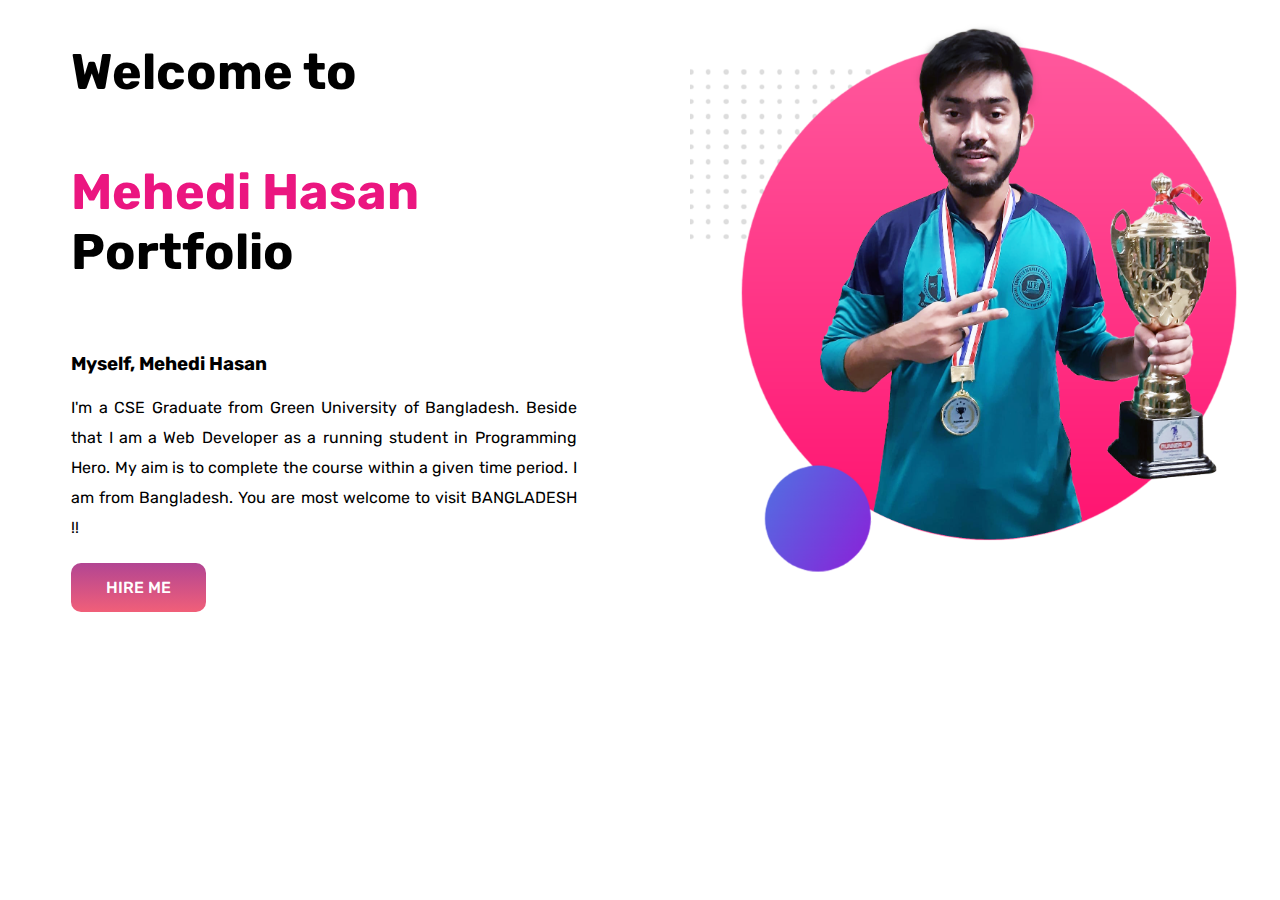
==== index.html @ abf67779 "first commit" ====
<!DOCTYPE html>
<html lang="en">
<head>
    <meta charset="UTF-8">
    <meta http-equiv="X-UA-Compatible" content="IE=edge">
    <meta name="viewport" content="width=device-width, initial-scale=1.0">
    <link rel="stylesheet" href="style.css">
    <link rel="preconnect" href="https://fonts.googleapis.com">
    <link rel="preconnect" href="https://fonts.gstatic.com" crossorigin>
    <link href="https://fonts.googleapis.com/css2?family=Rubik&display=swap" rel="stylesheet">
    <title>My Portfolio</title>
</head>
<body>

    <section id="intro">
        <div class="info-left">
            <h1>Welcome to <br><br><span>Mehedi Hasan</span> Portfolio</h1><br>
            <h3>Myself, Mehedi Hasan</h3>
            <p>I'm a CSE Graduate from Green University of Bangladesh. Beside that I am a Web Developer as a running student in Programming Hero. My aim is to complete the course within a given time period. I am from Bangladesh. You are most welcome to visit BANGLADESH !!</p><br>
            <a id="hireme-button" target="_blank" href="https://www.linkedin.com/public-profile/settings?trk=d_flagship3_profile_self_view_public_profile">HIRE ME</a>
        </div>

        <div class="info-right">
            <img src="images/trophy.png" alt="Trophy Holding">
            
        </div>
    </section>
    
</body>
</html>
---- style.css ----
body{
    font-family: 'Rubik', sans-serif;
}

#intro{
    display: flex;
    
}

.info-left h1{
    font-size: 50px;
}

.info-left{
    width: 40%;
    padding-left: 5%;
    
}
.info-left p{
    text-align: justify;
    line-height: 30px;
    
}

.info-right img{
    width:120%;
    padding-left: 100px;
   
}
.info-right{
    width: 40%;

}
span{
    color: rgb(235, 22, 128);
}

#hireme-button{
    text-decoration: none;
    background-image: linear-gradient(#B24592,#F15F79);
    padding: 15px 35px;
    color: white;
    font-weight: 500;
    border-radius: 10px;
    

}
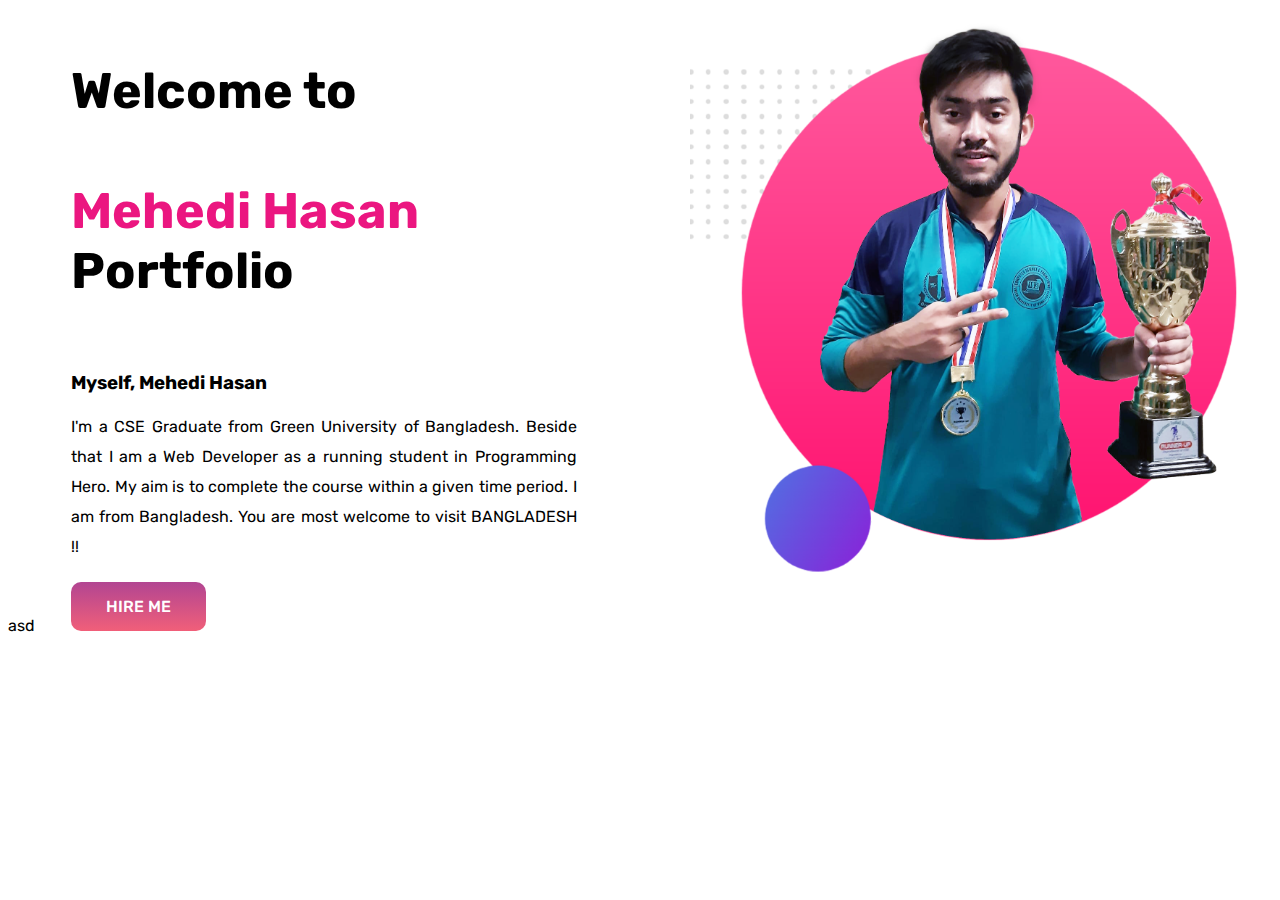
==== commit c6e96f20: "first commit" ====
--- a/index.html
+++ b/index.html
@@ -14,6 +14,7 @@
 
     <section id="intro">
         <div class="info-left">
+            <img src="images/" alt="">
             <h1>Welcome to <br><br><span>Mehedi Hasan</span> Portfolio</h1><br>
             <h3>Myself, Mehedi Hasan</h3>
             <p>I'm a CSE Graduate from Green University of Bangladesh. Beside that I am a Web Developer as a running student in Programming Hero. My aim is to complete the course within a given time period. I am from Bangladesh. You are most welcome to visit BANGLADESH !!</p><br>
@@ -24,7 +25,7 @@
             <img src="images/trophy.png" alt="Trophy Holding">
             
         </div>
-    </section>
+    </section> asd
     
 </body>
 </html>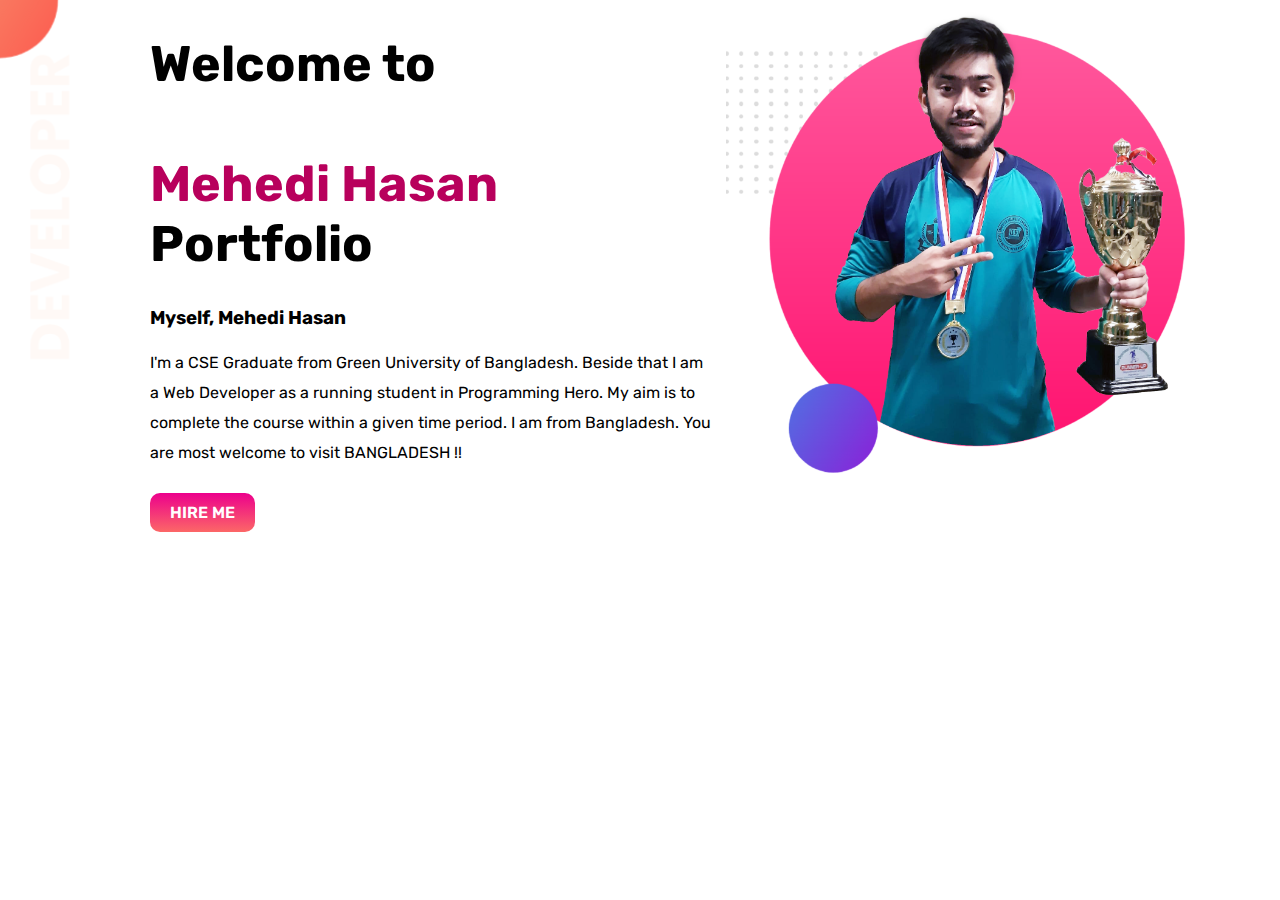
==== commit 8545fe06: "update values" ====
--- a/index.html
+++ b/index.html
@@ -11,21 +11,24 @@
     <title>My Portfolio</title>
 </head>
 <body>
+    <section class="intro">
 
-    <section id="intro">
         <div class="info-left">
-            <img src="images/" alt="">
-            <h1>Welcome to <br><br><span>Mehedi Hasan</span> Portfolio</h1><br>
+            <h1>Welcome to <br><br><span>Mehedi Hasan</span> Portfolio</h1>
+
             <h3>Myself, Mehedi Hasan</h3>
+
             <p>I'm a CSE Graduate from Green University of Bangladesh. Beside that I am a Web Developer as a running student in Programming Hero. My aim is to complete the course within a given time period. I am from Bangladesh. You are most welcome to visit BANGLADESH !!</p><br>
+
             <a id="hireme-button" target="_blank" href="https://www.linkedin.com/public-profile/settings?trk=d_flagship3_profile_self_view_public_profile">HIRE ME</a>
         </div>
 
         <div class="info-right">
+
             <img src="images/trophy.png" alt="Trophy Holding">
             
         </div>
-    </section> asd
-    
+
+    </section>
 </body>
 </html>--- a/style.css
+++ b/style.css
@@ -1,47 +1,49 @@
 body{
     font-family: 'Rubik', sans-serif;
+    margin: 0;
+    padding: 0;
 }
 
-#intro{
+.intro{
     display: flex;
-    
 }
 
+
+/*--------------Left Portion-------------*/
+.info-left{
+    width: 50%;
+    padding-left: 150px;
+    background-image: url(images/top-banner.png);
+    background-repeat: no-repeat;
+}
 .info-left h1{
     font-size: 50px;
 }
+span{
+    color: rgb(184, 0, 92);
+}
 
-.info-left{
-    width: 40%;
-    padding-left: 5%;
-    
+.info-left p{
+    line-height: 30px;
 }
-.info-left p{
-    text-align: justify;
-    line-height: 30px;
-    
+
+.info-left a{
+    text-decoration: none;
+    background-image: linear-gradient(#ec008c,#fc6767);
+    font-weight: 600;
+    padding: 10px 20px;
+    border-radius: 10px;
+    color: white;
+
+}
+
+
+/*--------------Right Portion-------------*/
+.info-right{
+    width: 50%;
+   
 }
 
 .info-right img{
-    width:120%;
-    padding-left: 100px;
-   
+    width: 90%;
 }
-.info-right{
-    width: 40%;
-
-}
-span{
-    color: rgb(235, 22, 128);
-}
-
-#hireme-button{
-    text-decoration: none;
-    background-image: linear-gradient(#B24592,#F15F79);
-    padding: 15px 35px;
-    color: white;
-    font-weight: 500;
-    border-radius: 10px;
-    
-
-}
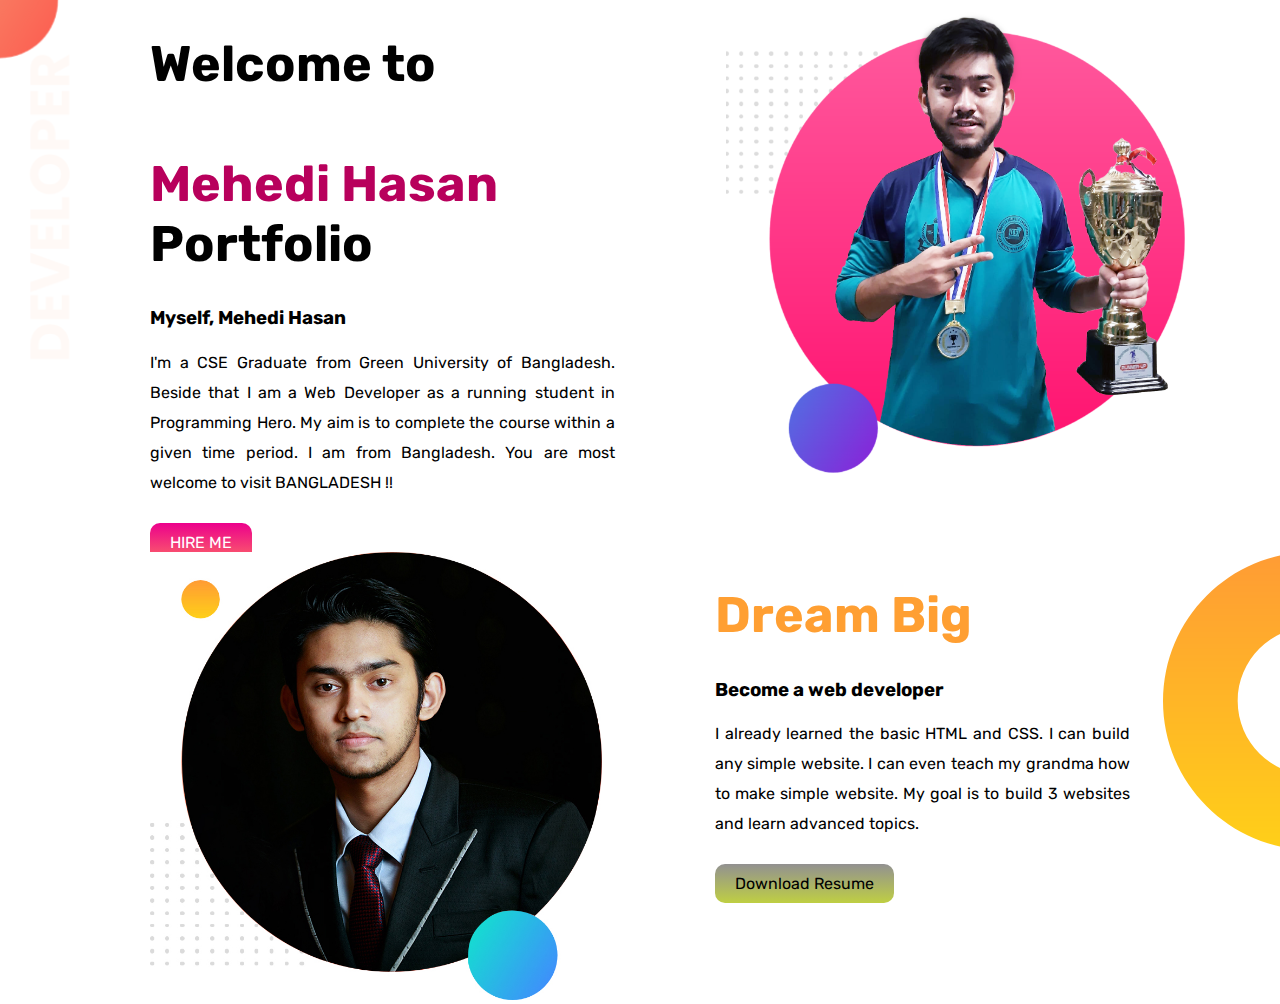
==== commit f694d229: "2nd part done" ====
--- a/index.html
+++ b/index.html
@@ -30,5 +30,18 @@
         </div>
 
     </section>
+
+    <section class="intro2">
+        <div class="info2-left">
+            <img src="images/my-bg.jpg" alt="">
+        </div>
+        <div class="info2-right">
+            <h1><span>Dream Big</span></h1>
+            <h3>Become a web developer</h3>
+            <p>I already learned the basic HTML and CSS. I can build any simple website. I can even teach my grandma how to make simple website. My goal is to build 3 websites and learn advanced topics.</p><br>
+            <a id="resume-button" target="_blank" href="resume.html">Download Resume</a>
+            
+        </div>
+    </section>
 </body>
 </html>--- a/style.css
+++ b/style.css
@@ -5,6 +5,9 @@
 }
 
 .intro{
+    display: flex;
+}
+.intro2{
     display: flex;
 }
 
@@ -25,18 +28,27 @@
 
 .info-left p{
     line-height: 30px;
+    text-align: justify;
+    padding-right: 100px;
 }
 
 .info-left a{
     text-decoration: none;
     background-image: linear-gradient(#ec008c,#fc6767);
-    font-weight: 600;
+    font-weight: 500px;
     padding: 10px 20px;
     border-radius: 10px;
     color: white;
 
 }
+.info2-left{
+    width: 50%;
+    padding-left: 150px;
+}
 
+.info2-left img{
+    width: 80%;
+}
 
 /*--------------Right Portion-------------*/
 .info-right{
@@ -47,3 +59,35 @@
 .info-right img{
     width: 90%;
 }
+
+.info2-right{
+    width: 50%;
+}
+
+.info2-right h1{
+    font-size: 50px;
+}
+
+.info2-right p{
+    line-height: 30px;
+    padding-right: 150px;
+    text-align: justify;
+}
+.info2-right span{
+    color: rgb(255, 159, 50);
+}
+
+.info2-right a{
+    text-decoration: none;
+    background-image: linear-gradient(#929191,#bfcf43);
+    font-weight: 500px;
+    padding: 10px 20px;
+    border-radius: 10px;
+    color: black;}
+
+    .info2-right{
+        background-image: url(images/dream-bg.png);
+        background-repeat: no-repeat;
+        background-position: right top;
+
+    }
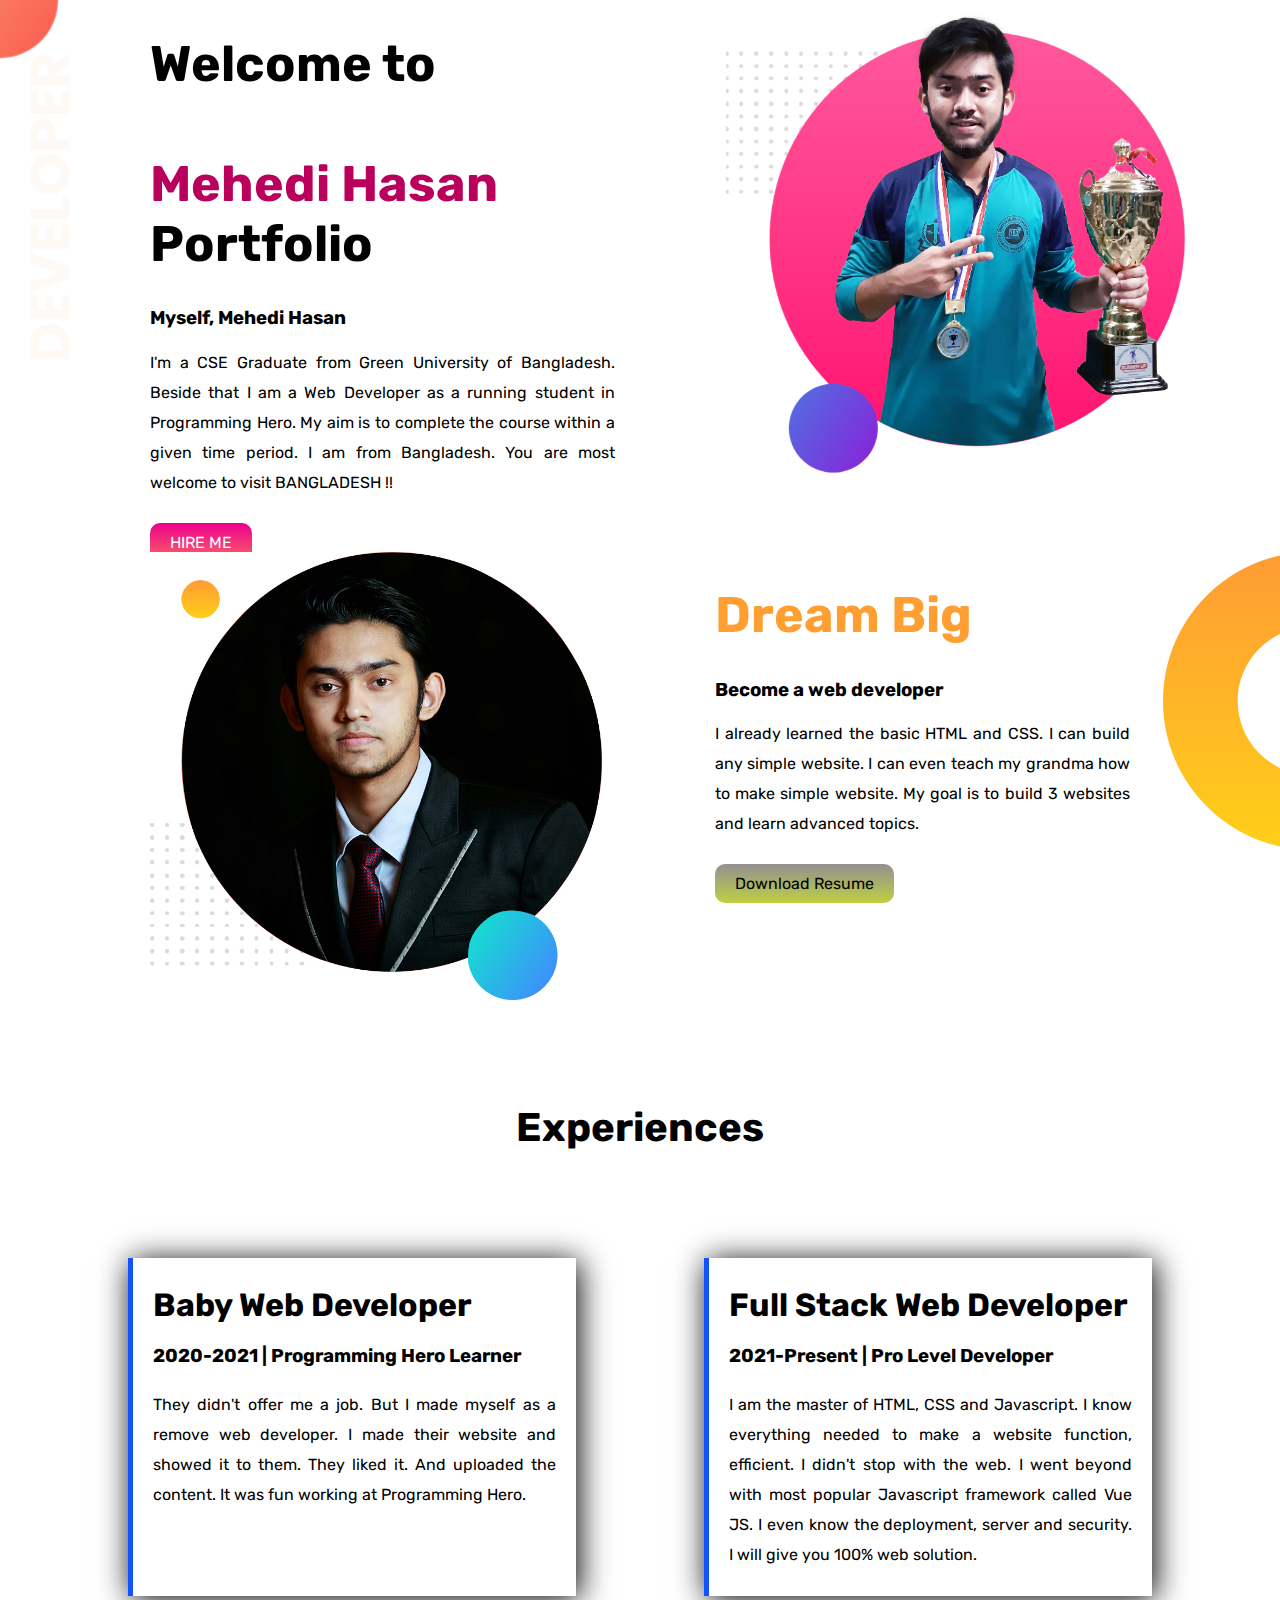
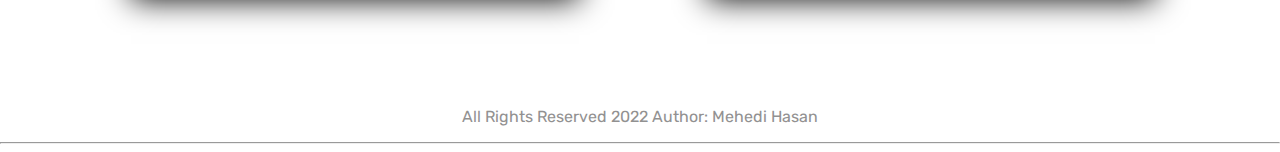
==== commit 87515432: "All done" ====
--- a/index.html
+++ b/index.html
@@ -40,8 +40,27 @@
             <h3>Become a web developer</h3>
             <p>I already learned the basic HTML and CSS. I can build any simple website. I can even teach my grandma how to make simple website. My goal is to build 3 websites and learn advanced topics.</p><br>
             <a id="resume-button" target="_blank" href="resume.html">Download Resume</a>
-            
+        </div>
+    </section>
+
+    <h1 id="exp1">Experiences</h1>
+    <section id="final-section">
+       
+        <div id="developer1">
+            <h1>Baby Web Developer</h1>
+            <h3>2020-2021 | Programming Hero Learner</h3>
+            <p>They didn't offer me a job. But I made myself as a remove web developer. I made their website and showed it to them. They liked it. And uploaded the content. It was fun working at Programming Hero.</p>
+        </div>
+        <div id="developer2">
+            <h1>Full Stack Web Developer</h1>
+            <h3>2021-Present | Pro Level Developer</h3>
+            <p>I am the master of HTML, CSS and Javascript. I know everything needed to make a website function, efficient. I didn't stop with the web. I went beyond with most popular Javascript framework called Vue JS. I even know the deployment, server and security. I will give you 100% web solution.</p>
         </div>
     </section>
 </body>
+<footer id="ftr">
+    
+    <p><br><br><br><br><br>All Rights Reserved 2022 Author: Mehedi Hasan</p>
+    <hr>
+</footer>
 </html>--- a/style.css
+++ b/style.css
@@ -91,3 +91,52 @@
         background-position: right top;
 
     }
+    #exp1{
+        text-align: center;
+        font-size: 40px;
+        margin-top: 100px;
+        display: block;
+    }
+    #developer1{
+        width: 40%;
+        margin-top: 80px;
+        text-align: justify;
+        line-height: 30px;
+        border-left: 5px solid #1352ff;
+        margin-left: 10%;
+        margin-right: 5%;
+        padding: 10px 20px;
+        box-shadow: 3px 3px 30px black;
+        
+    }
+
+        #developer1 h1{
+            text-align: left;
+        }
+    
+        #developer2 h1{
+            text-align: left;
+        }
+    
+    #developer2{
+        width: 40%;
+        margin-right: 10%;
+        margin-left: 5%;
+        padding: 10px 20px;
+        margin-top: 80px;
+        text-align: justify;
+        line-height: 30px;
+        border-left: 5px solid #1352ff;
+        box-shadow: 3px 3px 30px black;
+        
+    }
+
+    #final-section{
+        display: flex;
+    }
+
+    #ftr{
+        text-align: center;
+        font-size: 16px;
+        color: #929191;
+    }